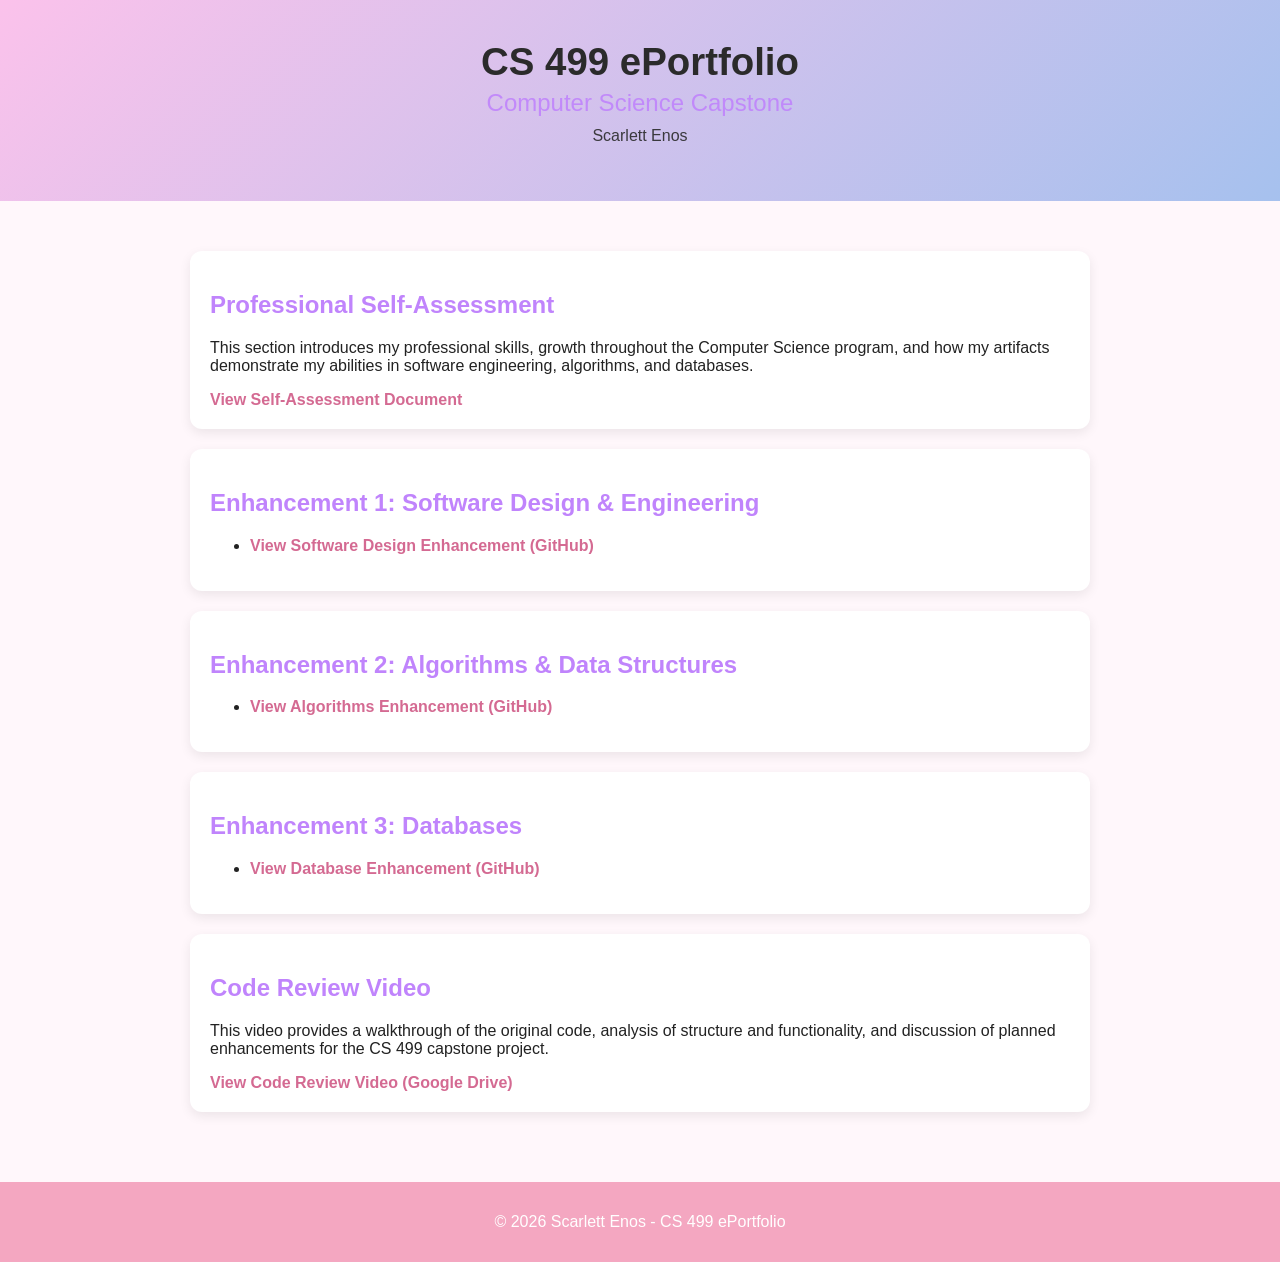
==== index.html @ 89928a84 "Remove navigation section from index.html Removed navigation menu from index.html" ====
<!DOCTYPE html>
<html lang="en">
<head>
    <meta charset="UTF-8">
    <title>CS 499 ePortfolio - Scarlett Enos</title>
    <link rel="stylesheet" href="styles.css">
</head>

<body>

<header>
    <h1>CS 499 ePortfolio</h1>
    <h2>Computer Science Capstone</h2>
    <p>Scarlett Enos</p>
</header>

<main>

    <section id="self-assessment">
        <h2>Professional Self-Assessment</h2>

        <p>
            This section introduces my professional skills, growth throughout the Computer Science program,
            and how my artifacts demonstrate my abilities in software engineering, algorithms, and databases.
        </p>

        <a href="narratives/self-assessment.docx" target="_blank">
            View Self-Assessment Document
        </a>
    </section>

    <section id="enhancement1">
        <h2>Enhancement 1: Software Design & Engineering</h2>

        <ul>
            <li>
                <a href="https://github.com/ScarlettEnos/scarlettenos.github.io/tree/main/enhancement-1-software-design">
                    View Software Design Enhancement (GitHub)
                </a>
            </li>
        </ul>
    </section>

    <section id="enhancement2">
        <h2>Enhancement 2: Algorithms & Data Structures</h2>

        <ul>
            <li>
                <a href="https://github.com/ScarlettEnos/scarlettenos.github.io/tree/main/enhancement-2-algorithms">
                    View Algorithms Enhancement (GitHub)
                </a>
            </li>
        </ul>
    </section>

    <section id="enhancement3">
        <h2>Enhancement 3: Databases</h2>

        <ul>
            <li>
                <a href="https://github.com/ScarlettEnos/scarlettenos.github.io/tree/main/enhancement-3-databases">
                    View Database Enhancement (GitHub)
                </a>
            </li>
        </ul>
    </section>

    <section id="code-review">
        <h2>Code Review Video</h2>

        <p>
            This video provides a walkthrough of the original code, analysis of structure and functionality,
            and discussion of planned enhancements for the CS 499 capstone project.
        </p>

        <a href="https://drive.google.com/file/d/1v1eskXT85RqvAskQVdufE4ZID1CgD-2X/view?usp=sharing" target="_blank">
            View Code Review Video (Google Drive)
        </a>
    </section>

</main>

<footer>
    <p>© 2026 Scarlett Enos - CS 499 ePortfolio</p>
</footer>

</body>
</html>
---- styles.css ----
body {
    font-family: Arial, sans-serif;
    margin: 0;
    background-color: #fff7fb;
    color: #222;
}

header {
    background: linear-gradient(135deg, #fbc2eb, #a6c1ee);
    color: #2b2b2b;
    text-align: center;
    padding: 40px 20px;
}

header h1 {
    margin: 0;
    font-size: 2.4em;
    font-weight: bold;
}

header h2 {
    margin: 5px 0 0 0;
    font-weight: normal;
    opacity: 0.9;
}

header p {
    margin-top: 10px;
    opacity: 0.9;
}

nav {
    background-color: #f4a7c1;
    text-align: center;
    padding: 12px;
}

nav ul {
    list-style: none;
    margin: 0;
    padding: 0;
}

nav ul li {
    display: inline;
    margin: 0 15px;
}

nav a {
    color: white;
    font-weight: bold;
    text-decoration: none;
}

nav a:hover {
    color: #2b2b2b;
}

main {
    max-width: 900px;
    margin: 30px auto;
    padding: 20px;
}

section {
    background: white;
    padding: 20px;
    margin-bottom: 20px;
    border-radius: 12px;
    box-shadow: 0 4px 12px rgba(0,0,0,0.08);
}

h2 {
    color: #c084fc;
}

a {
    color: #d46a92;
    font-weight: bold;
    text-decoration: none;
}

a:hover {
    text-decoration: underline;
}

footer {
    text-align: center;
    background-color: #f4a7c1;
    color: white;
    padding: 15px;
    margin-top: 30px;
}
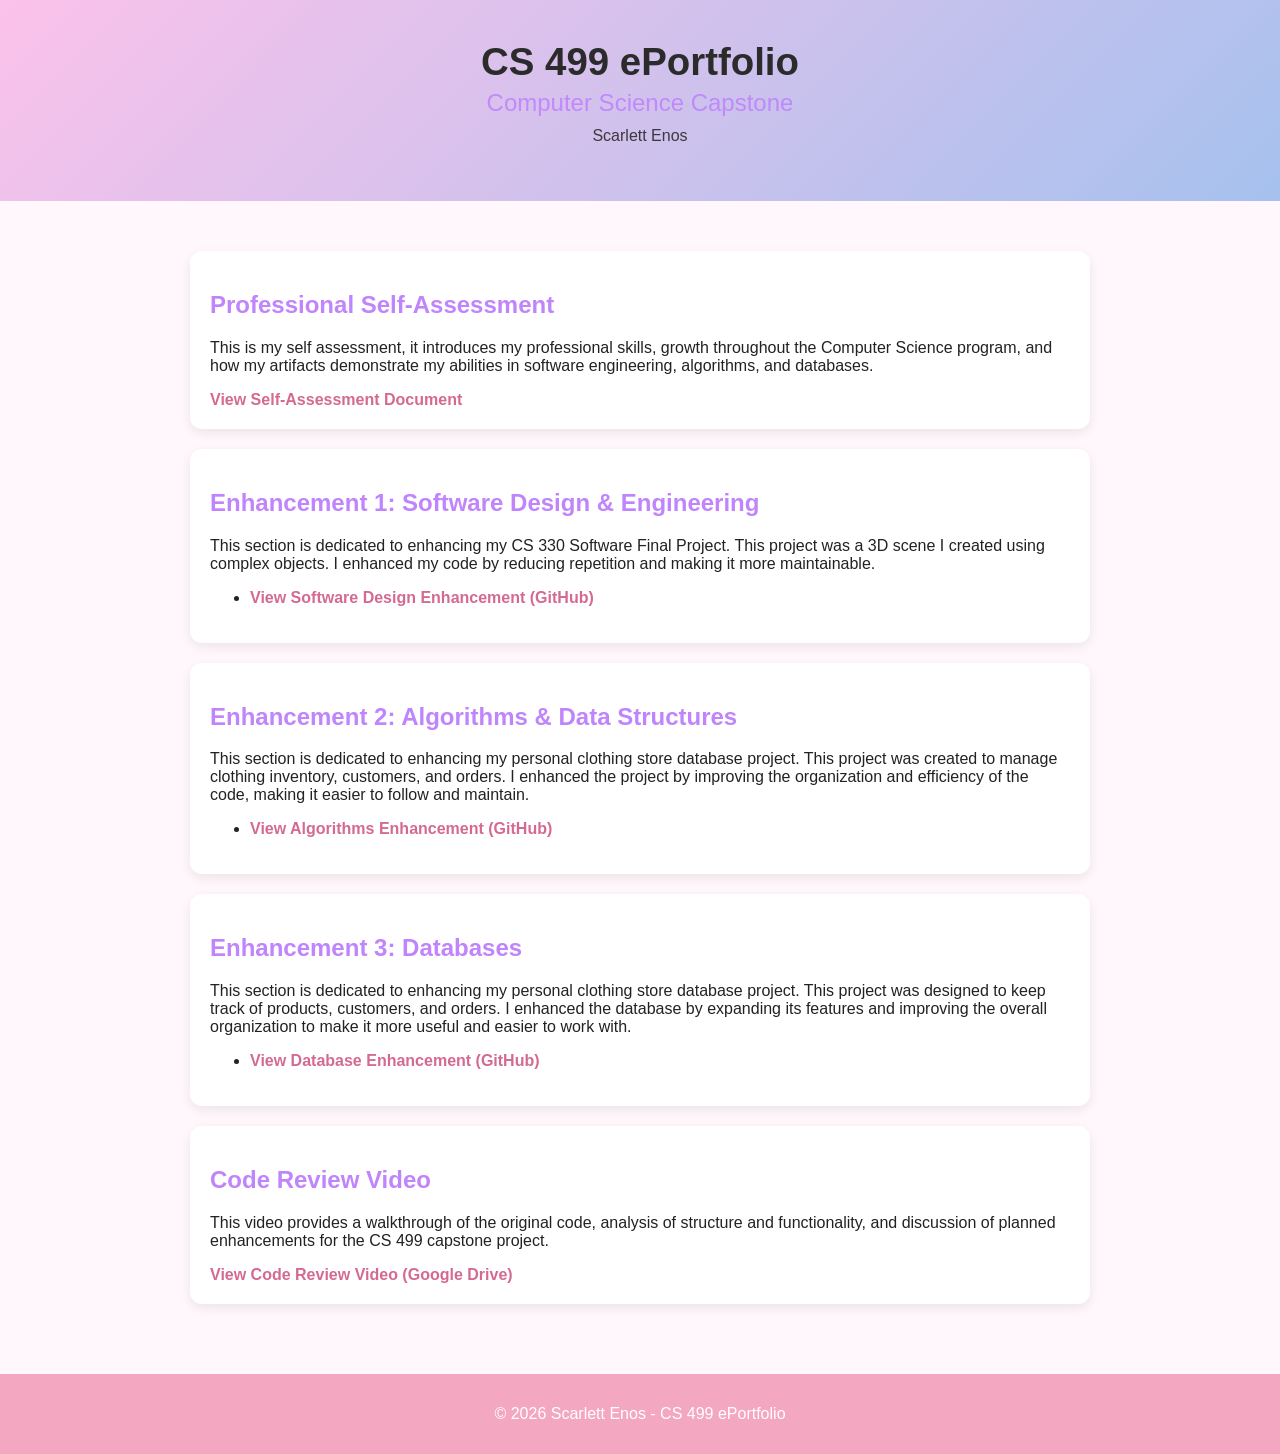
==== commit 22d9932d: "Update index.html" ====
--- a/index.html
+++ b/index.html
@@ -20,7 +20,7 @@
         <h2>Professional Self-Assessment</h2>
 
         <p>
-            This section introduces my professional skills, growth throughout the Computer Science program,
+            This is my self assessment, it introduces my professional skills, growth throughout the Computer Science program,
             and how my artifacts demonstrate my abilities in software engineering, algorithms, and databases.
         </p>
 
@@ -31,6 +31,10 @@
 
     <section id="enhancement1">
         <h2>Enhancement 1: Software Design & Engineering</h2>
+        <p>
+            This section is dedicated to enhancing my CS 330 Software Final Project. This project was a 3D scene I created using 
+            complex objects. I enhanced my code by reducing repetition and making it more maintainable.
+        </p>
 
         <ul>
             <li>
@@ -43,6 +47,11 @@
 
     <section id="enhancement2">
         <h2>Enhancement 2: Algorithms & Data Structures</h2>
+        <p>
+        This section is dedicated to enhancing my personal clothing store database project. This project was created to manage
+        clothing inventory, customers, and orders. I enhanced the project by improving the organization and efficiency of the
+        code, making it easier to follow and maintain.
+        </p>
 
         <ul>
             <li>
@@ -55,6 +64,11 @@
 
     <section id="enhancement3">
         <h2>Enhancement 3: Databases</h2>
+        <p>
+        This section is dedicated to enhancing my personal clothing store database project. This project was designed to keep
+        track of products, customers, and orders. I enhanced the database by expanding its features and improving the overall
+        organization to make it more useful and easier to work with.
+        </p>
 
         <ul>
             <li>
--- a/styles.css
+++ b/styles.css
@@ -1,3 +1,4 @@
+
 body {
     font-family: Arial, sans-serif;
     margin: 0;
@@ -27,33 +28,6 @@
 header p {
     margin-top: 10px;
     opacity: 0.9;
-}
-
-nav {
-    background-color: #f4a7c1;
-    text-align: center;
-    padding: 12px;
-}
-
-nav ul {
-    list-style: none;
-    margin: 0;
-    padding: 0;
-}
-
-nav ul li {
-    display: inline;
-    margin: 0 15px;
-}
-
-nav a {
-    color: white;
-    font-weight: bold;
-    text-decoration: none;
-}
-
-nav a:hover {
-    color: #2b2b2b;
 }
 
 main {
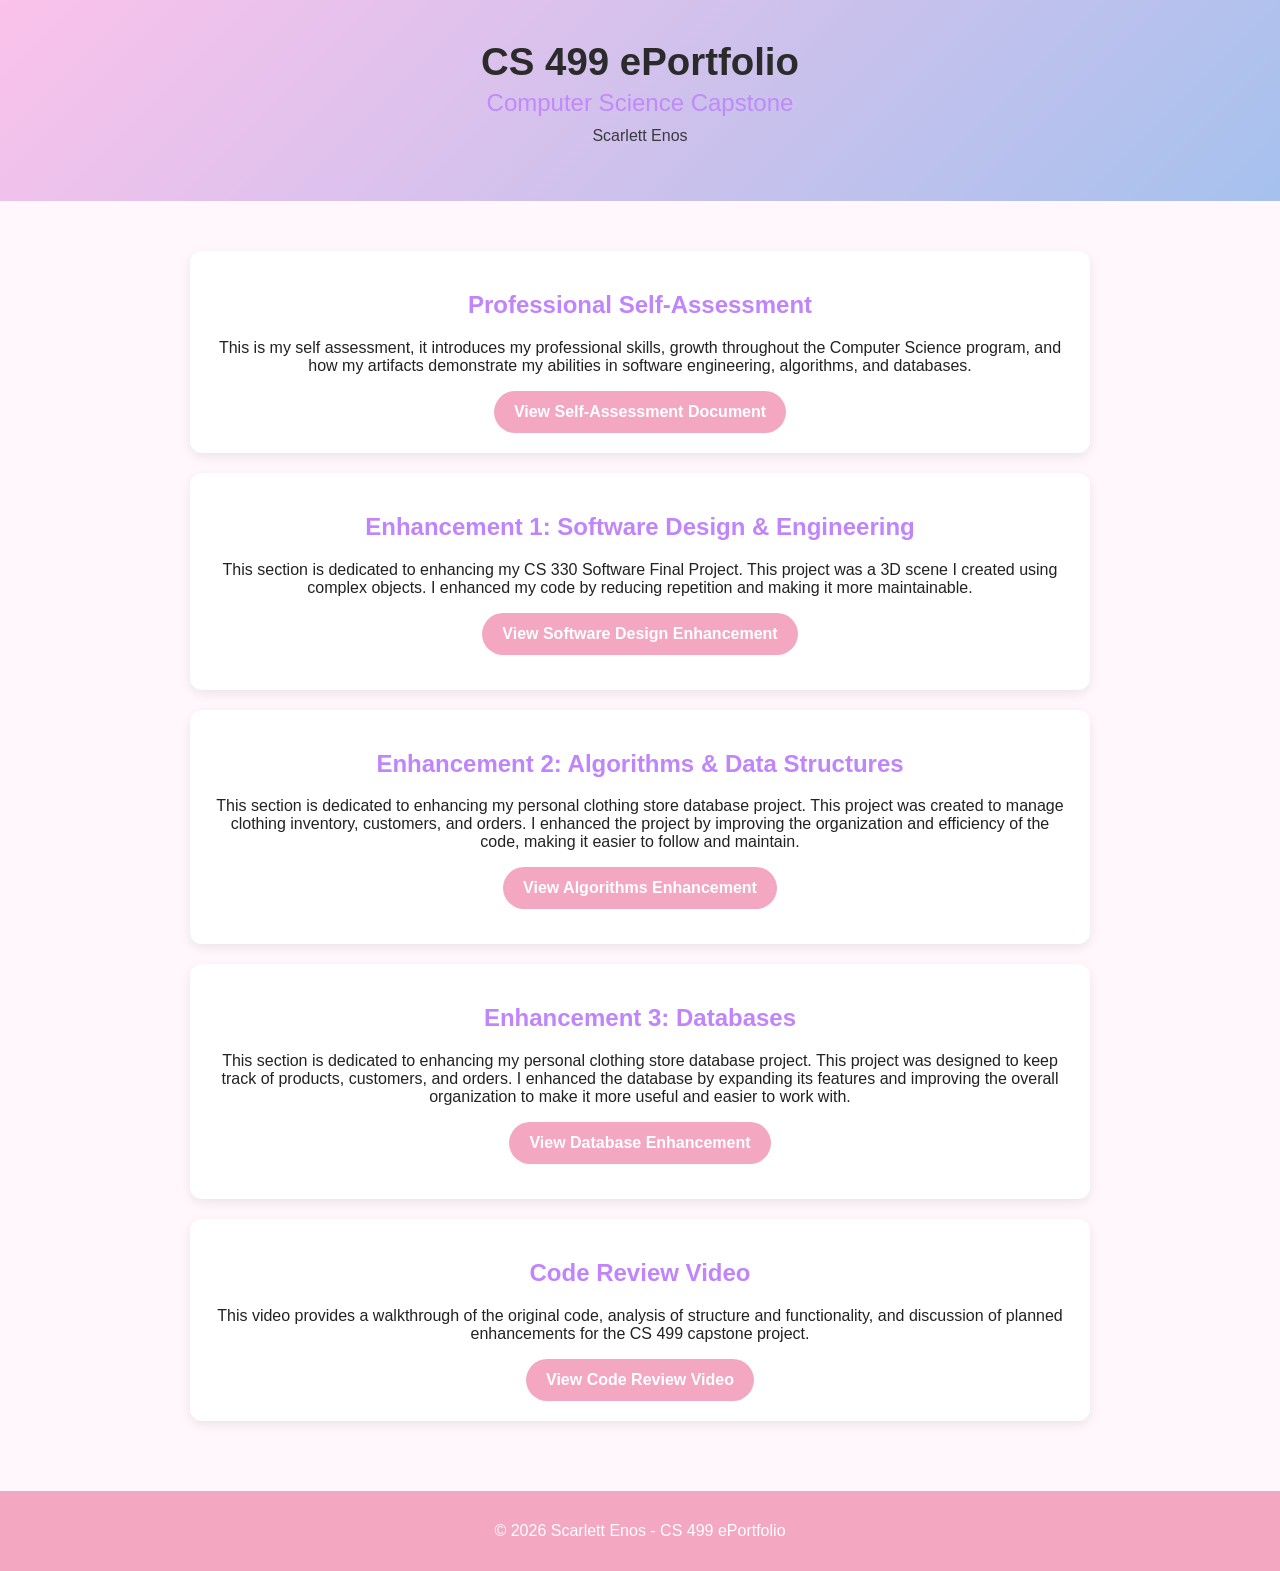
==== commit 08d11731: "Update index.html" ====
--- a/index.html
+++ b/index.html
@@ -39,7 +39,7 @@
         <ul>
             <li>
                 <a href="https://github.com/ScarlettEnos/scarlettenos.github.io/tree/main/enhancement-1-software-design">
-                    View Software Design Enhancement (GitHub)
+                    View Software Design Enhancement 
                 </a>
             </li>
         </ul>
@@ -56,7 +56,7 @@
         <ul>
             <li>
                 <a href="https://github.com/ScarlettEnos/scarlettenos.github.io/tree/main/enhancement-2-algorithms">
-                    View Algorithms Enhancement (GitHub)
+                    View Algorithms Enhancement 
                 </a>
             </li>
         </ul>
@@ -73,7 +73,7 @@
         <ul>
             <li>
                 <a href="https://github.com/ScarlettEnos/scarlettenos.github.io/tree/main/enhancement-3-databases">
-                    View Database Enhancement (GitHub)
+                    View Database Enhancement 
                 </a>
             </li>
         </ul>
@@ -88,7 +88,7 @@
         </p>
 
         <a href="https://drive.google.com/file/d/1v1eskXT85RqvAskQVdufE4ZID1CgD-2X/view?usp=sharing" target="_blank">
-            View Code Review Video (Google Drive)
+            View Code Review Video 
         </a>
     </section>
 
--- a/styles.css
+++ b/styles.css
@@ -42,6 +42,7 @@
     margin-bottom: 20px;
     border-radius: 12px;
     box-shadow: 0 4px 12px rgba(0,0,0,0.08);
+    text-align: center;
 }
 
 h2 {
@@ -58,6 +59,30 @@
     text-decoration: underline;
 }
 
+section ul {
+    list-style-type: none;
+    padding: 0;
+    margin: 0;
+}
+
+section li {
+    margin: 15px 0;
+}
+
+section a {
+    display: inline-block;
+    background-color: #f4a7c1;
+    color: white;
+    padding: 12px 20px;
+    border-radius: 25px;
+    text-decoration: none;
+}
+
+section a:hover {
+    background-color: #d98bb0;
+    text-decoration: none;
+}
+
 footer {
     text-align: center;
     background-color: #f4a7c1;
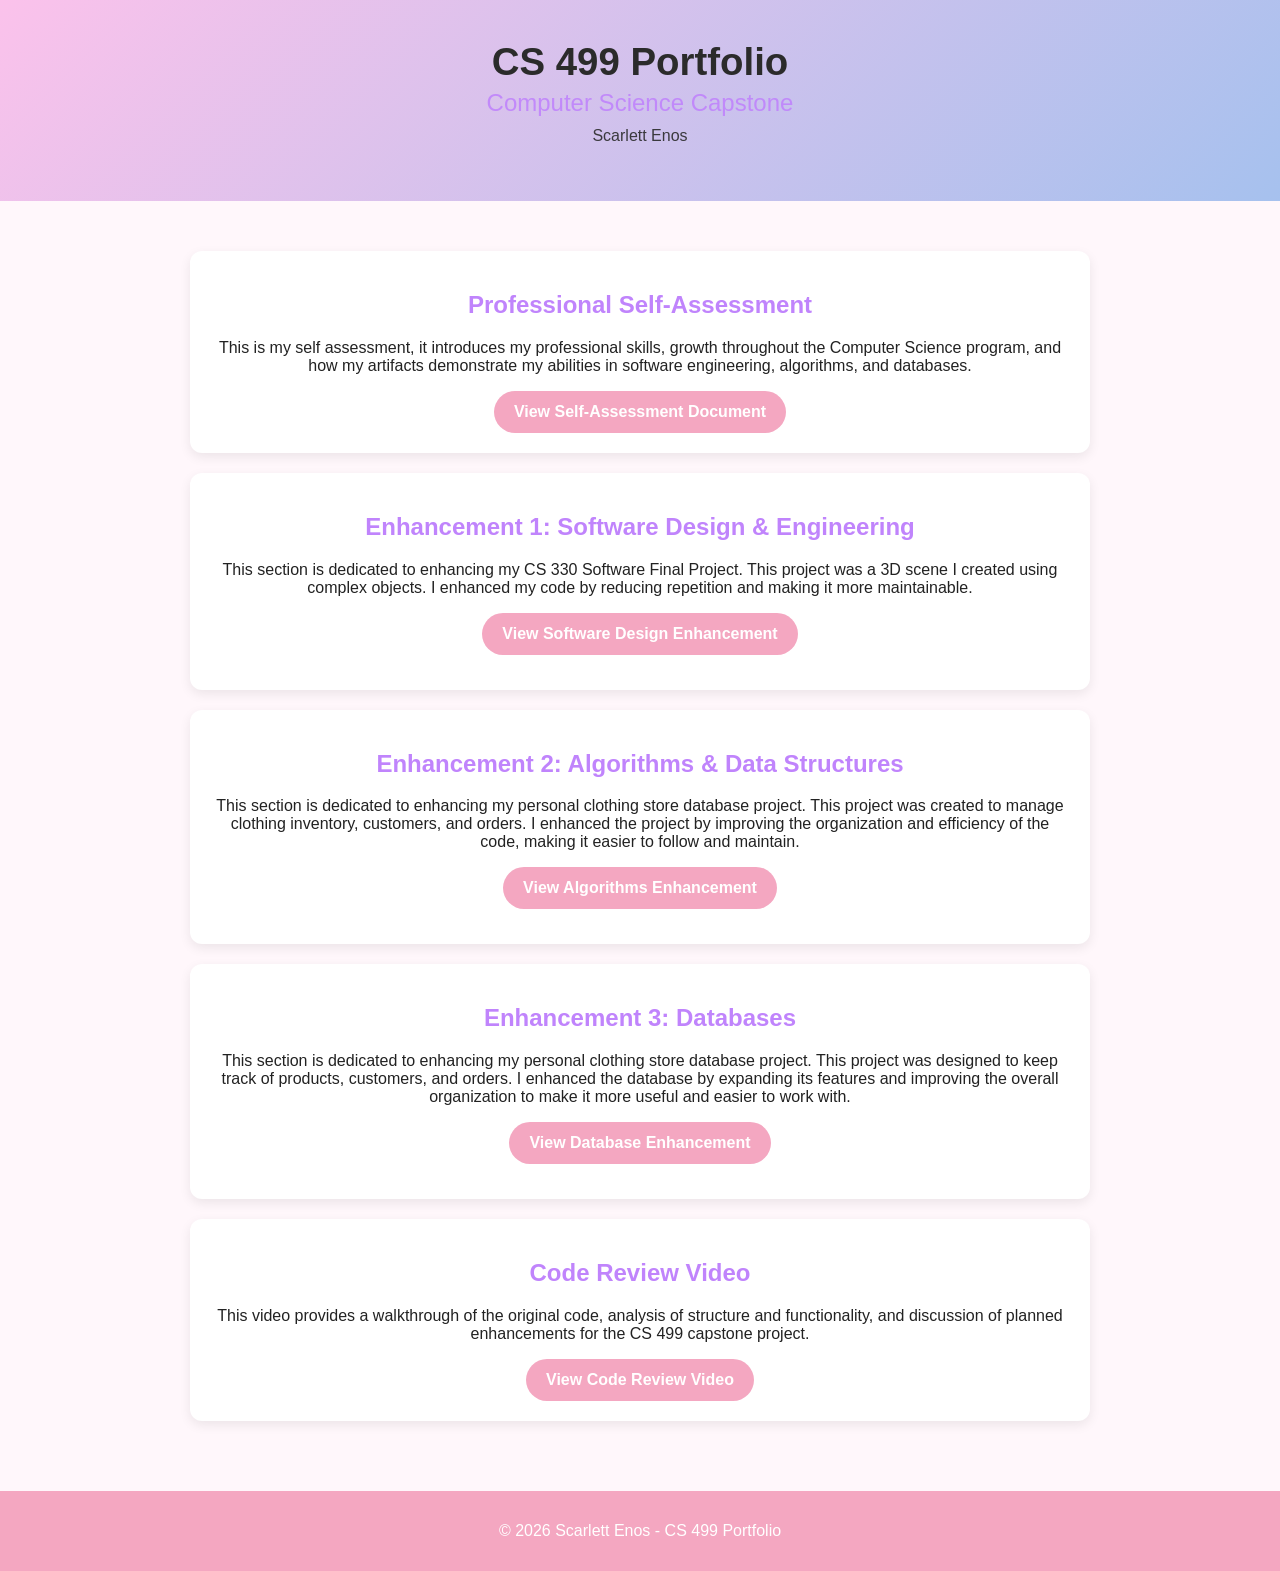
==== commit 8981d637: "Update index.html" ====
--- a/index.html
+++ b/index.html
@@ -2,14 +2,14 @@
 <html lang="en">
 <head>
     <meta charset="UTF-8">
-    <title>CS 499 ePortfolio - Scarlett Enos</title>
+    <title>CS 499 Portfolio - Scarlett Enos</title>
     <link rel="stylesheet" href="styles.css">
 </head>
 
 <body>
 
 <header>
-    <h1>CS 499 ePortfolio</h1>
+    <h1>CS 499 Portfolio</h1>
     <h2>Computer Science Capstone</h2>
     <p>Scarlett Enos</p>
 </header>
@@ -95,7 +95,7 @@
 </main>
 
 <footer>
-    <p>© 2026 Scarlett Enos - CS 499 ePortfolio</p>
+    <p>© 2026 Scarlett Enos - CS 499 Portfolio</p>
 </footer>
 
 </body>
--- a/styles.css
+++ b/styles.css
@@ -1,4 +1,3 @@
-
 body {
     font-family: Arial, sans-serif;
     margin: 0;
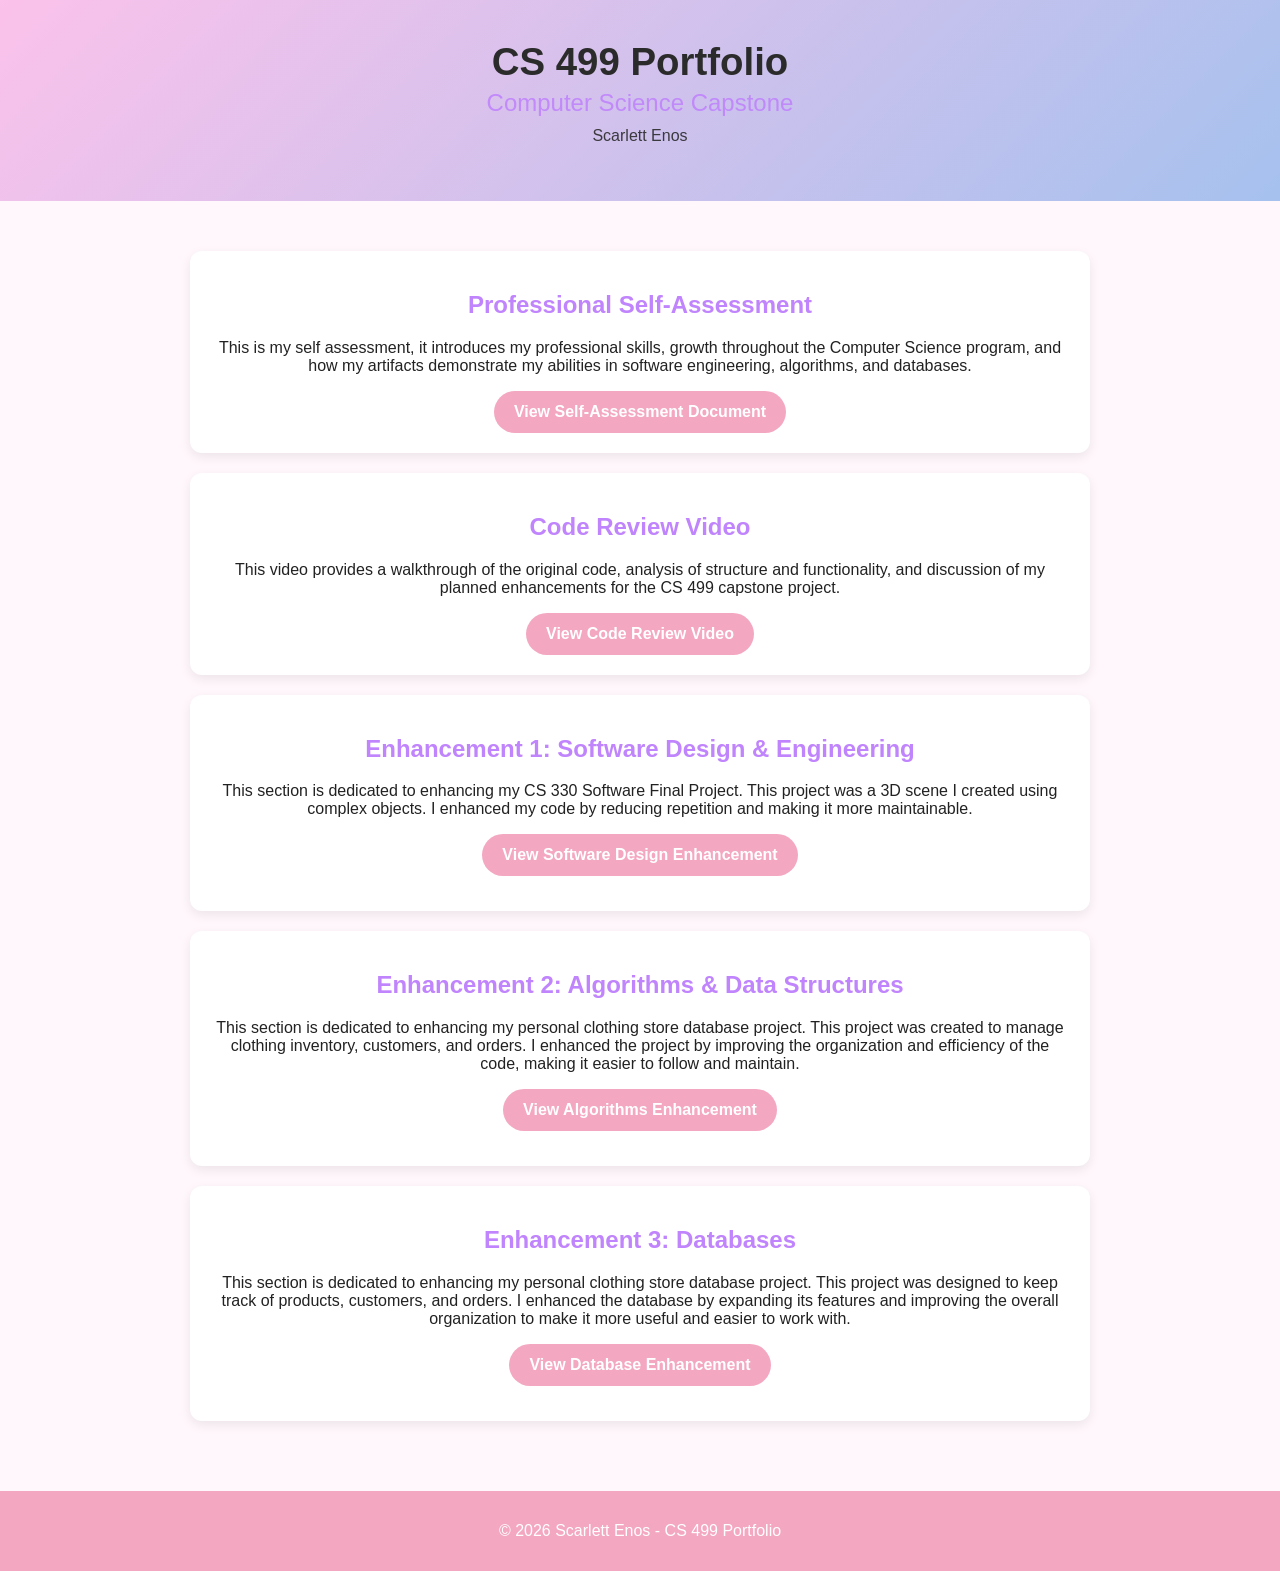
==== commit c4b2c316: "Update index.html Added a new section for the Code Review Video with a description and link." ====
--- a/index.html
+++ b/index.html
@@ -24,11 +24,24 @@
             and how my artifacts demonstrate my abilities in software engineering, algorithms, and databases.
         </p>
 
-        <a href="narratives/self-assessment.docx" target="_blank">
-            View Self-Assessment Document
+       <a href="scarlett-enos-cs-499-professional-self-assessment.pdf" target="_blank">
+           View Self-Assessment Document
+       </a>
+    </section>
+
+     <section id="code-review">
+        <h2>Code Review Video</h2>
+
+        <p>
+            This video provides a walkthrough of the original code, analysis of structure and functionality,
+            and discussion of my planned enhancements for the CS 499 capstone project.
+        </p>
+
+        <a href="https://drive.google.com/file/d/1v1eskXT85RqvAskQVdufE4ZID1CgD-2X/view?usp=sharing" target="_blank">
+            View Code Review Video 
         </a>
     </section>
-
+    
     <section id="enhancement1">
         <h2>Enhancement 1: Software Design & Engineering</h2>
         <p>
@@ -79,19 +92,6 @@
         </ul>
     </section>
 
-    <section id="code-review">
-        <h2>Code Review Video</h2>
-
-        <p>
-            This video provides a walkthrough of the original code, analysis of structure and functionality,
-            and discussion of planned enhancements for the CS 499 capstone project.
-        </p>
-
-        <a href="https://drive.google.com/file/d/1v1eskXT85RqvAskQVdufE4ZID1CgD-2X/view?usp=sharing" target="_blank">
-            View Code Review Video 
-        </a>
-    </section>
-
 </main>
 
 <footer>
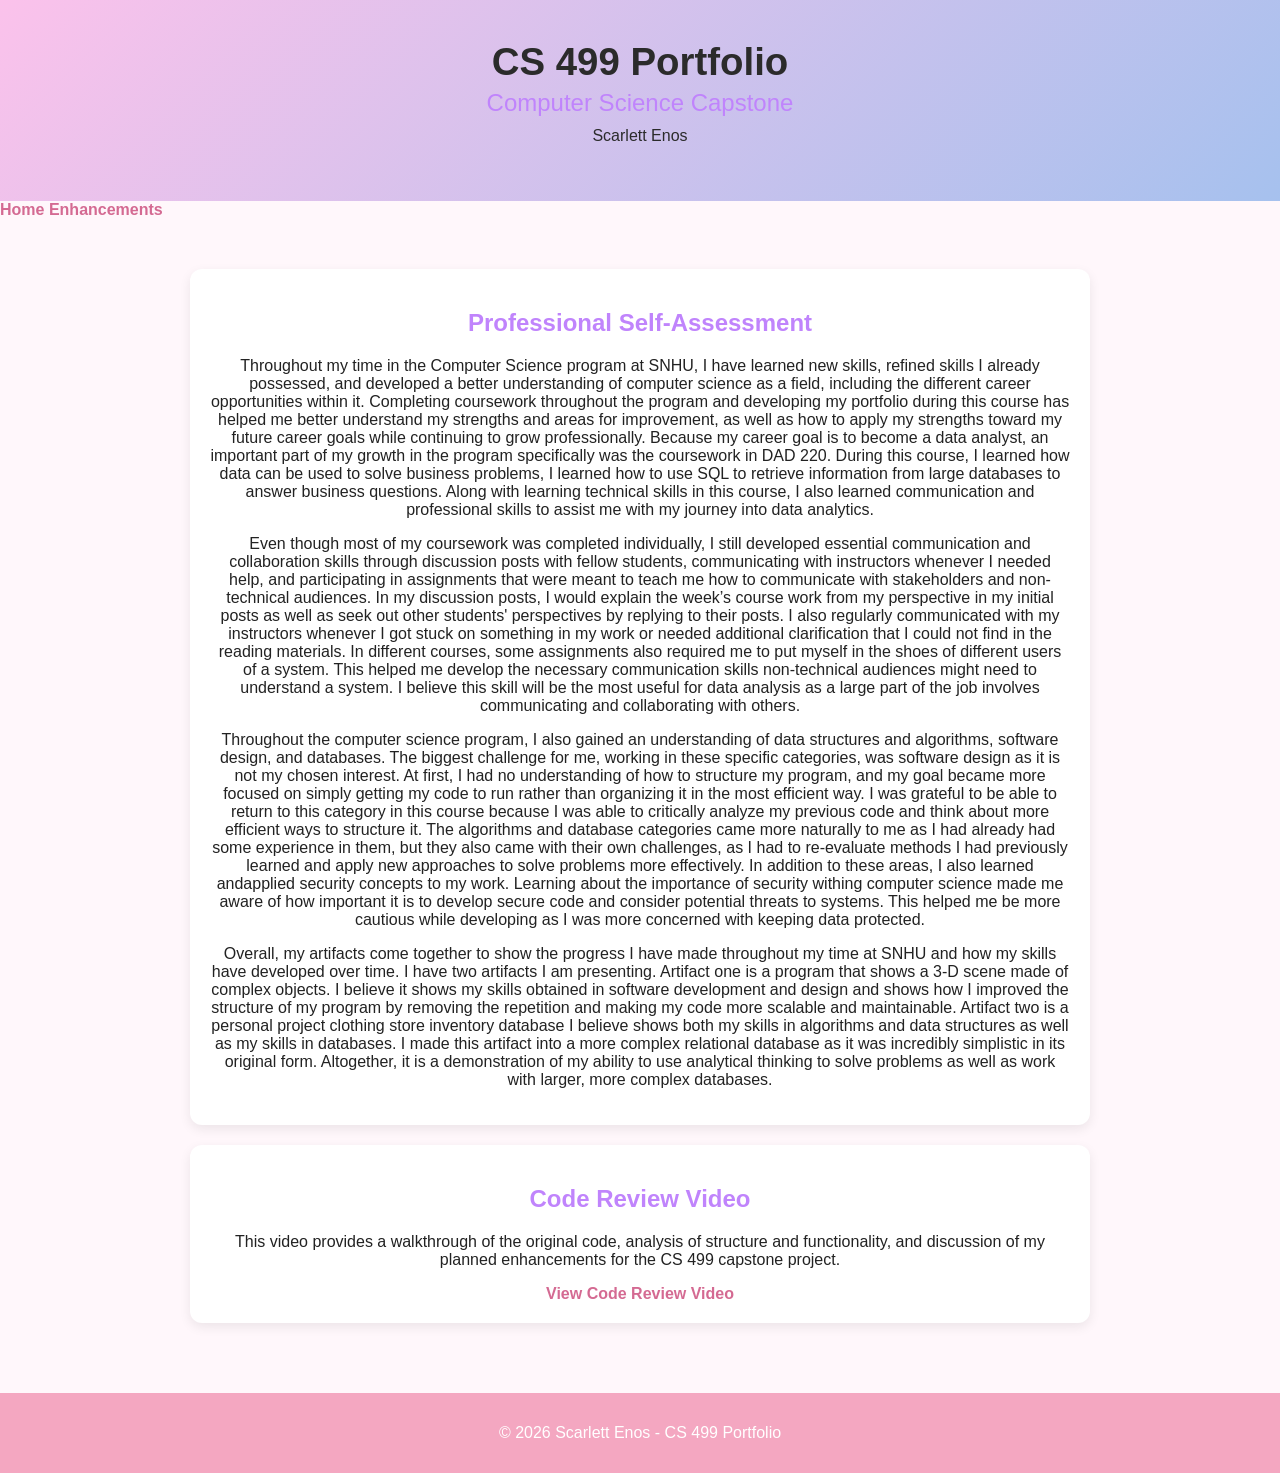
==== commit 39552f0a: "Update index.html" ====
--- a/index.html
+++ b/index.html
@@ -1,4 +1,4 @@
-<!DOCTYPE html>
+<!--<!DOCTYPE html>
 <html lang="en">
 <head>
     <meta charset="UTF-8">
@@ -99,4 +99,83 @@
 </footer>
 
 </body>
+</html>-->
+<!DOCTYPE html>
+<html lang="en">
+<head>
+    <meta charset="UTF-8">
+    <title>CS 499 Portfolio - Scarlett Enos</title>
+    <link rel="stylesheet" href="styles.css">
+</head>
+
+<body>
+
+<header>
+    <h1>CS 499 Portfolio</h1>
+    <h2>Computer Science Capstone</h2>
+    <p>Scarlett Enos</p>
+</header>
+
+<nav>
+    <a href="index.html">Home</a>
+    <a href="enhancements.html">Enhancements</a>
+</nav>
+
+<main>
+
+    <section id="self-assessment">
+
+        <h2>Professional Self-Assessment</h2>
+
+        <p>
+            ​​Throughout my time in the Computer Science program at SNHU, I have​ learned new skills, refined skills I already possessed, and developed a better understanding of computer science as a field, including the different career opportunities within it. 
+            Completing coursework throughout the program and developing my portfolio during this course has helped me better understand my strengths and areas for improvement, as well as how to apply my strengths toward my future career goals while continuing to
+            grow professionally. Because my career goal is to become a data analyst, an important part of my growth in the program specifically was the coursework in DAD 220. During this course, I learned how data can be used to solve business problems, I learned 
+            how to use SQL to retrieve information from large databases to answer business questions. Along with learning technical skills in this course, I also learned communication and professional skills to assist me with my journey into data analytics.  
+        </p>
+
+        <p>
+            Even though most of my coursework was completed individually, I still developed essential communication and collaboration skills through discussion posts with fellow students, communicating with instructors whenever I needed help, and participating in assignments
+            that were meant to teach me how to communicate with stakeholders and non-technical audiences. In my discussion posts, I would explain the week’s course work from my perspective in my initial posts as well as seek out other students' perspectives by replying to their posts. 
+            I also regularly communicated with my instructors whenever I got stuck on something in my work or needed additional clarification that I could not find in the reading materials. In different courses, some assignments also required me to put myself in the shoes of different 
+            users of a system. This helped me develop the necessary communication skills non-technical audiences might need to understand a system. I believe this skill will be the most useful for data analysis as a large part of the job involves communicating and collaborating with others.  
+        </p>
+
+        <p>
+            Throughout the computer science program, I also gained an understanding ​of data structures and algorithms, software​ design, and databases. The biggest challenge for me, working in these specific categories, was software design as it is not my chosen interest. 
+            At first, I had no understanding of how to structure my program, and my goal became more focused on simply getting my code to run rather than organizing it in the most efficient way.  I was grateful to be able to return to this category in this course because 
+            I was able to critically analyze my previous code and think about more efficient ways to structure it. The algorithms and database categories came more naturally to me as I had already had some experience in them, but they also came with their own challenges, 
+            as I had to re-evaluate methods I had previously learned and apply new approaches to solve problems more effectively. In addition to these areas, I also learned andapplied security concepts to my work. Learning about the importance of security withing computer 
+            science made me aware of how important it is to develop secure code and consider potential threats to systems. This helped me be more cautious while developing as I was more concerned with keeping data protected. 
+        </p>
+
+        <p>
+            Overall, my artifacts come together to show the progress I have made throughout my time at SNHU and how my skills have developed over time. I have two artifacts I am presenting. Artifact one is a program that shows a 3-D scene made of complex objects. I believe it 
+            shows my skills obtained in software development and design and shows how I improved the structure of my program by removing the repetition and making my code more scalable and maintainable. Artifact two is a personal project clothing store inventory database I believe 
+            shows both my skills in ​algorithms and data structures as well as my​ skills in databases. I made this artifact into a more complex relational database as it was incredibly simplistic in its original form. Altogether, it is a demonstration of my ability to use analytical 
+            thinking to solve problems as well as work with larger, more complex databases.
+        </p>
+
+    </section>
+
+    <section id="code-review">
+        <h2>Code Review Video</h2>
+
+        <p>
+            This video provides a walkthrough of the original code, analysis of structure and functionality,
+            and discussion of my planned enhancements for the CS 499 capstone project.
+        </p>
+
+        <a href="https://drive.google.com/file/d/1v1eskXT85RqvAskQVdufE4ZID1CgD-2X/view?usp=sharing" target="_blank">
+            View Code Review Video
+        </a>
+    </section>
+
+</main>
+
+<footer>
+    <p>© 2026 Scarlett Enos - CS 499 Portfolio</p>
+</footer>
+
+</body>
 </html>
--- a/styles.css
+++ b/styles.css
@@ -1,4 +1,4 @@
-body {
+/*  body {
     font-family: Arial, sans-serif;
     margin: 0;
     background-color: #fff7fb;
@@ -88,4 +88,86 @@
     color: white;
     padding: 15px;
     margin-top: 30px;
+}*/
+body {
+    font-family: Arial, sans-serif;
+    margin: 0;
+    background-color: #fff7fb;
+    color: #222;
 }
+
+.navbar {
+    background: linear-gradient(135deg, #fbc2eb, #a6c1ee);
+    padding: 15px;
+    text-align: center;
+}
+
+.navbar a {
+    color: white;
+    margin: 0 15px;
+    text-decoration: none;
+    font-weight: bold;
+    font-size: 1.1em;
+}
+
+.navbar a:hover {
+    text-decoration: underline;
+}
+
+header {
+    background: linear-gradient(135deg, #fbc2eb, #a6c1ee);
+    color: #2b2b2b;
+    text-align: center;
+    padding: 40px 20px;
+}
+
+header h1 {
+    margin: 0;
+    font-size: 2.4em;
+}
+
+header h2 {
+    margin: 5px 0 0 0;
+    font-weight: normal;
+}
+
+header p {
+    margin-top: 10px;
+}
+
+main {
+    max-width: 900px;
+    margin: 30px auto;
+    padding: 20px;
+}
+
+section {
+    background: white;
+    padding: 20px;
+    margin-bottom: 20px;
+    border-radius: 12px;
+    box-shadow: 0 4px 12px rgba(0,0,0,0.08);
+    text-align: center;
+}
+
+h2 {
+    color: #c084fc;
+}
+
+a {
+    color: #d46a92;
+    font-weight: bold;
+    text-decoration: none;
+}
+
+a:hover {
+    text-decoration: underline;
+}
+
+footer {
+    text-align: center;
+    background-color: #f4a7c1;
+    color: white;
+    padding: 15px;
+    margin-top: 30px;
+}
--- a/styles.css
+++ b/styles.css
@@ -1,4 +1,4 @@
-body {
+/*  body {
     font-family: Arial, sans-serif;
     margin: 0;
     background-color: #fff7fb;
@@ -88,4 +88,86 @@
     color: white;
     padding: 15px;
     margin-top: 30px;
+}*/
+body {
+    font-family: Arial, sans-serif;
+    margin: 0;
+    background-color: #fff7fb;
+    color: #222;
 }
+
+.navbar {
+    background: linear-gradient(135deg, #fbc2eb, #a6c1ee);
+    padding: 15px;
+    text-align: center;
+}
+
+.navbar a {
+    color: white;
+    margin: 0 15px;
+    text-decoration: none;
+    font-weight: bold;
+    font-size: 1.1em;
+}
+
+.navbar a:hover {
+    text-decoration: underline;
+}
+
+header {
+    background: linear-gradient(135deg, #fbc2eb, #a6c1ee);
+    color: #2b2b2b;
+    text-align: center;
+    padding: 40px 20px;
+}
+
+header h1 {
+    margin: 0;
+    font-size: 2.4em;
+}
+
+header h2 {
+    margin: 5px 0 0 0;
+    font-weight: normal;
+}
+
+header p {
+    margin-top: 10px;
+}
+
+main {
+    max-width: 900px;
+    margin: 30px auto;
+    padding: 20px;
+}
+
+section {
+    background: white;
+    padding: 20px;
+    margin-bottom: 20px;
+    border-radius: 12px;
+    box-shadow: 0 4px 12px rgba(0,0,0,0.08);
+    text-align: center;
+}
+
+h2 {
+    color: #c084fc;
+}
+
+a {
+    color: #d46a92;
+    font-weight: bold;
+    text-decoration: none;
+}
+
+a:hover {
+    text-decoration: underline;
+}
+
+footer {
+    text-align: center;
+    background-color: #f4a7c1;
+    color: white;
+    padding: 15px;
+    margin-top: 30px;
+}
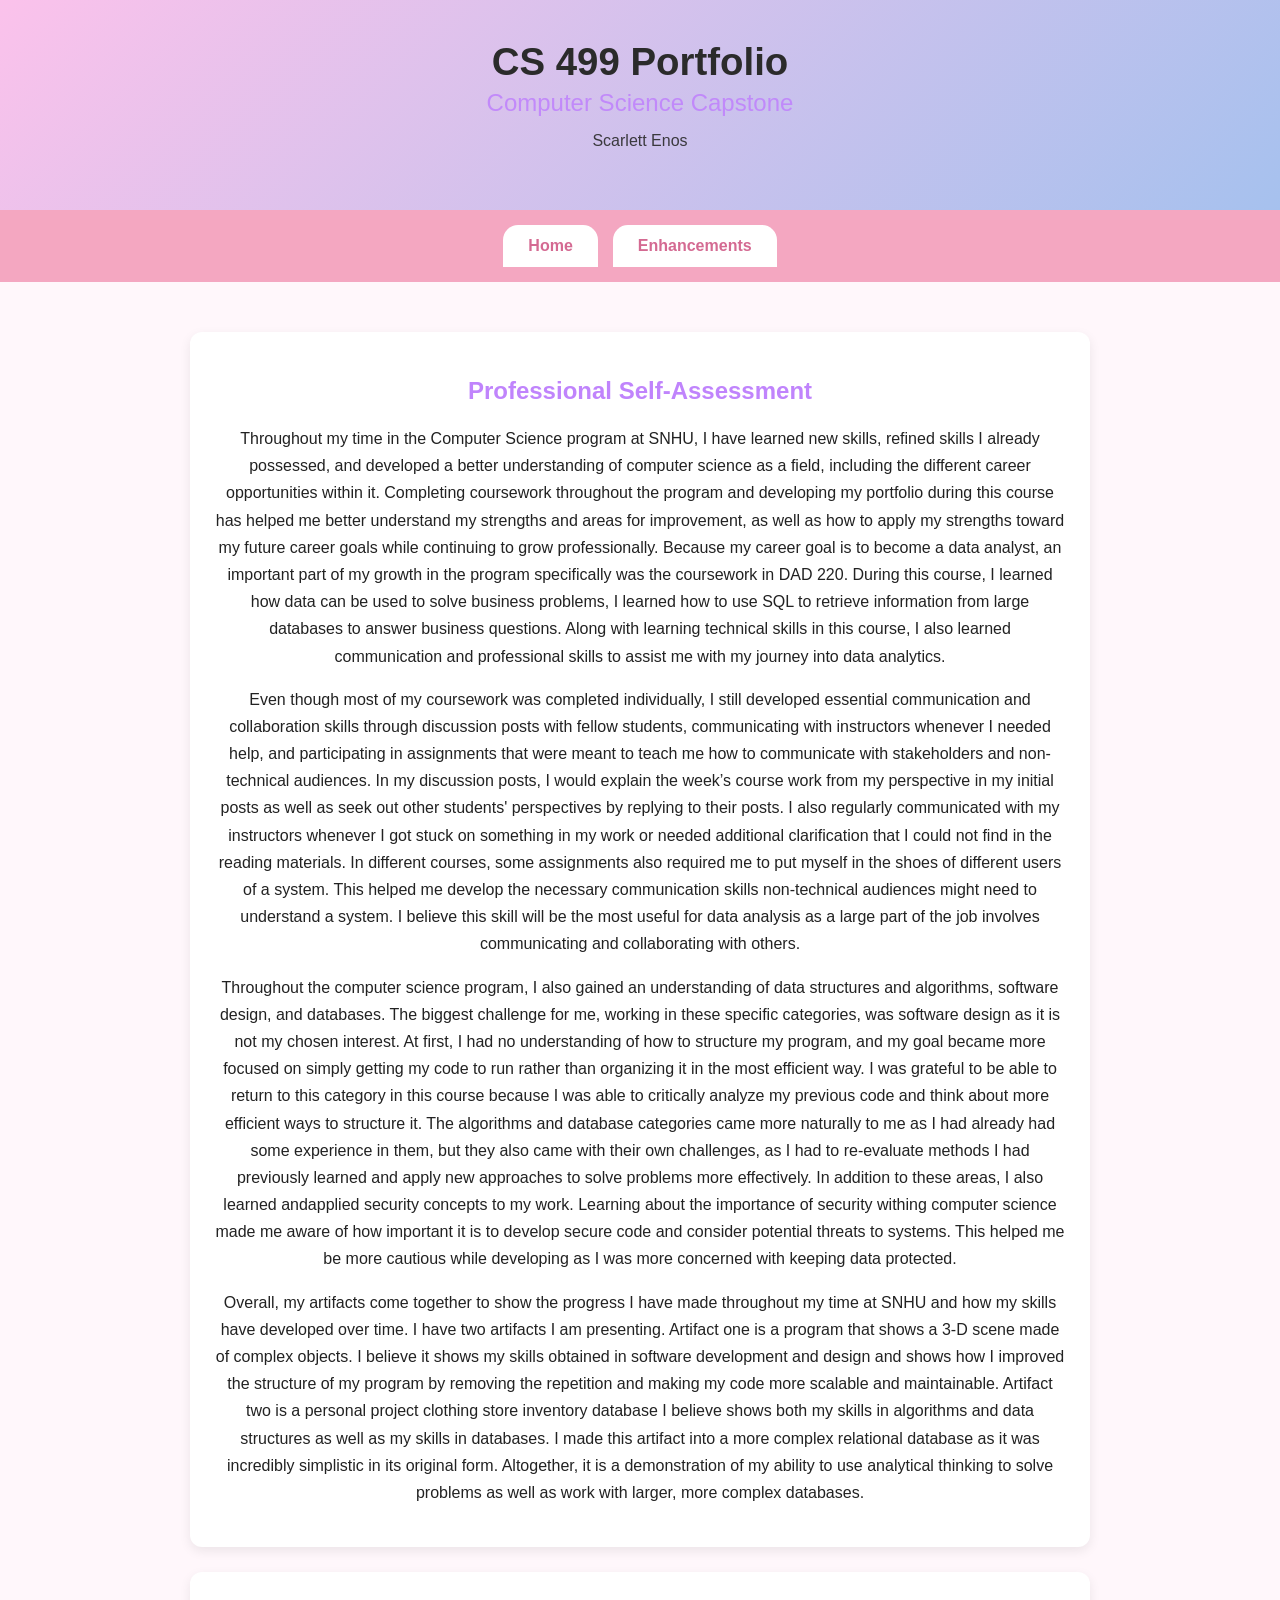
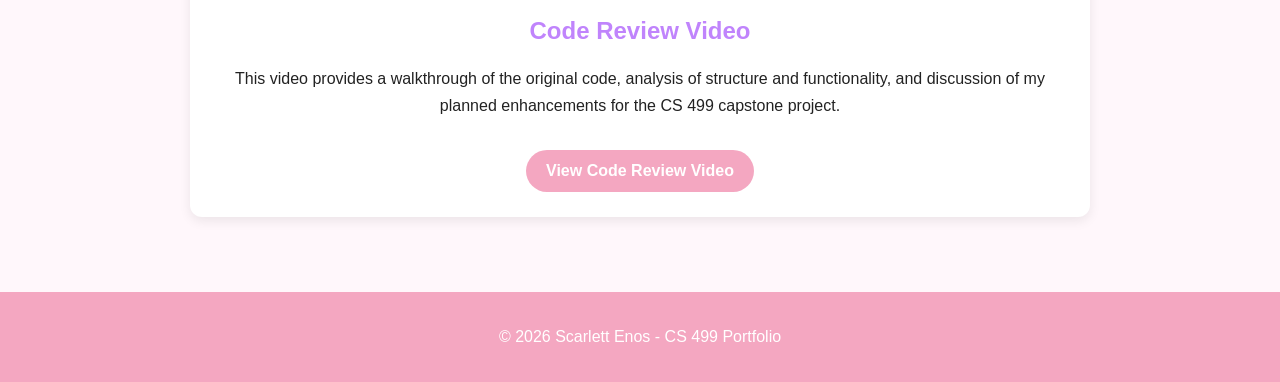
==== commit fc213b21: "Update index.html Restored the complete HTML structure for the portfolio page." ====
--- a/index.html
+++ b/index.html
@@ -1,105 +1,3 @@
-<!--<!DOCTYPE html>
-<html lang="en">
-<head>
-    <meta charset="UTF-8">
-    <title>CS 499 Portfolio - Scarlett Enos</title>
-    <link rel="stylesheet" href="styles.css">
-</head>
-
-<body>
-
-<header>
-    <h1>CS 499 Portfolio</h1>
-    <h2>Computer Science Capstone</h2>
-    <p>Scarlett Enos</p>
-</header>
-
-<main>
-
-    <section id="self-assessment">
-        <h2>Professional Self-Assessment</h2>
-
-        <p>
-            This is my self assessment, it introduces my professional skills, growth throughout the Computer Science program,
-            and how my artifacts demonstrate my abilities in software engineering, algorithms, and databases.
-        </p>
-
-       <a href="scarlett-enos-cs-499-professional-self-assessment.pdf" target="_blank">
-           View Self-Assessment Document
-       </a>
-    </section>
-
-     <section id="code-review">
-        <h2>Code Review Video</h2>
-
-        <p>
-            This video provides a walkthrough of the original code, analysis of structure and functionality,
-            and discussion of my planned enhancements for the CS 499 capstone project.
-        </p>
-
-        <a href="https://drive.google.com/file/d/1v1eskXT85RqvAskQVdufE4ZID1CgD-2X/view?usp=sharing" target="_blank">
-            View Code Review Video 
-        </a>
-    </section>
-    
-    <section id="enhancement1">
-        <h2>Enhancement 1: Software Design & Engineering</h2>
-        <p>
-            This section is dedicated to enhancing my CS 330 Software Final Project. This project was a 3D scene I created using 
-            complex objects. I enhanced my code by reducing repetition and making it more maintainable.
-        </p>
-
-        <ul>
-            <li>
-                <a href="https://github.com/ScarlettEnos/scarlettenos.github.io/tree/main/enhancement-1-software-design">
-                    View Software Design Enhancement 
-                </a>
-            </li>
-        </ul>
-    </section>
-
-    <section id="enhancement2">
-        <h2>Enhancement 2: Algorithms & Data Structures</h2>
-        <p>
-        This section is dedicated to enhancing my personal clothing store database project. This project was created to manage
-        clothing inventory, customers, and orders. I enhanced the project by improving the organization and efficiency of the
-        code, making it easier to follow and maintain.
-        </p>
-
-        <ul>
-            <li>
-                <a href="https://github.com/ScarlettEnos/scarlettenos.github.io/tree/main/enhancement-2-algorithms">
-                    View Algorithms Enhancement 
-                </a>
-            </li>
-        </ul>
-    </section>
-
-    <section id="enhancement3">
-        <h2>Enhancement 3: Databases</h2>
-        <p>
-        This section is dedicated to enhancing my personal clothing store database project. This project was designed to keep
-        track of products, customers, and orders. I enhanced the database by expanding its features and improving the overall
-        organization to make it more useful and easier to work with.
-        </p>
-
-        <ul>
-            <li>
-                <a href="https://github.com/ScarlettEnos/scarlettenos.github.io/tree/main/enhancement-3-databases">
-                    View Database Enhancement 
-                </a>
-            </li>
-        </ul>
-    </section>
-
-</main>
-
-<footer>
-    <p>© 2026 Scarlett Enos - CS 499 Portfolio</p>
-</footer>
-
-</body>
-</html>-->
 <!DOCTYPE html>
 <html lang="en">
 <head>
--- a/styles.css
+++ b/styles.css
@@ -1,4 +1,4 @@
-/*  body {
+body {
     font-family: Arial, sans-serif;
     margin: 0;
     background-color: #fff7fb;
@@ -29,110 +29,26 @@
     opacity: 0.9;
 }
 
-main {
-    max-width: 900px;
-    margin: 30px auto;
-    padding: 20px;
+nav {
+    background-color: #f4a7c1;
+    display: flex;
+    justify-content: center;
+    gap: 15px;
+    padding: 15px;
 }
 
-section {
-    background: white;
-    padding: 20px;
-    margin-bottom: 20px;
-    border-radius: 12px;
-    box-shadow: 0 4px 12px rgba(0,0,0,0.08);
-    text-align: center;
+nav a {
+    background-color: white;
+    color: #d46a92;
+    padding: 12px 25px;
+    border-radius: 15px 15px 0 0;
+    text-decoration: none;
+    font-weight: bold;
+    transition: 0.3s;
 }
 
-h2 {
-    color: #c084fc;
-}
-
-a {
-    color: #d46a92;
-    font-weight: bold;
-    text-decoration: none;
-}
-
-a:hover {
-    text-decoration: underline;
-}
-
-section ul {
-    list-style-type: none;
-    padding: 0;
-    margin: 0;
-}
-
-section li {
-    margin: 15px 0;
-}
-
-section a {
-    display: inline-block;
-    background-color: #f4a7c1;
-    color: white;
-    padding: 12px 20px;
-    border-radius: 25px;
-    text-decoration: none;
-}
-
-section a:hover {
-    background-color: #d98bb0;
-    text-decoration: none;
-}
-
-footer {
-    text-align: center;
-    background-color: #f4a7c1;
-    color: white;
-    padding: 15px;
-    margin-top: 30px;
-}*/
-body {
-    font-family: Arial, sans-serif;
-    margin: 0;
-    background-color: #fff7fb;
-    color: #222;
-}
-
-.navbar {
-    background: linear-gradient(135deg, #fbc2eb, #a6c1ee);
-    padding: 15px;
-    text-align: center;
-}
-
-.navbar a {
-    color: white;
-    margin: 0 15px;
-    text-decoration: none;
-    font-weight: bold;
-    font-size: 1.1em;
-}
-
-.navbar a:hover {
-    text-decoration: underline;
-}
-
-header {
-    background: linear-gradient(135deg, #fbc2eb, #a6c1ee);
-    color: #2b2b2b;
-    text-align: center;
-    padding: 40px 20px;
-}
-
-header h1 {
-    margin: 0;
-    font-size: 2.4em;
-}
-
-header h2 {
-    margin: 5px 0 0 0;
-    font-weight: normal;
-}
-
-header p {
-    margin-top: 10px;
+nav a:hover {
+    background-color: #ffe0ec;
 }
 
 main {
@@ -142,26 +58,47 @@
 }
 
 section {
-    background: white;
-    padding: 20px;
-    margin-bottom: 20px;
+    background-color: white;
+    padding: 25px;
+    margin-bottom: 25px;
     border-radius: 12px;
-    box-shadow: 0 4px 12px rgba(0,0,0,0.08);
+    box-shadow: 0 4px 12px rgba(0, 0, 0, 0.08);
     text-align: center;
 }
 
 h2 {
     color: #c084fc;
+    text-align: center;
 }
 
-a {
-    color: #d46a92;
-    font-weight: bold;
-    text-decoration: none;
+p {
+    line-height: 1.7;
 }
 
-a:hover {
-    text-decoration: underline;
+section a {
+    display: inline-block;
+    background-color: #f4a7c1;
+    color: white;
+    padding: 12px 20px;
+    margin-top: 15px;
+    border-radius: 25px;
+    text-decoration: none;
+    font-weight: bold;
+    transition: background-color 0.3s ease;
+}
+
+section a:hover {
+    background-color: #d98bb0;
+}
+
+section ul {
+    list-style-type: none;
+    padding: 0;
+}
+
+section li {
+    margin: 15px 0;
+    text-align: center;
 }
 
 footer {
